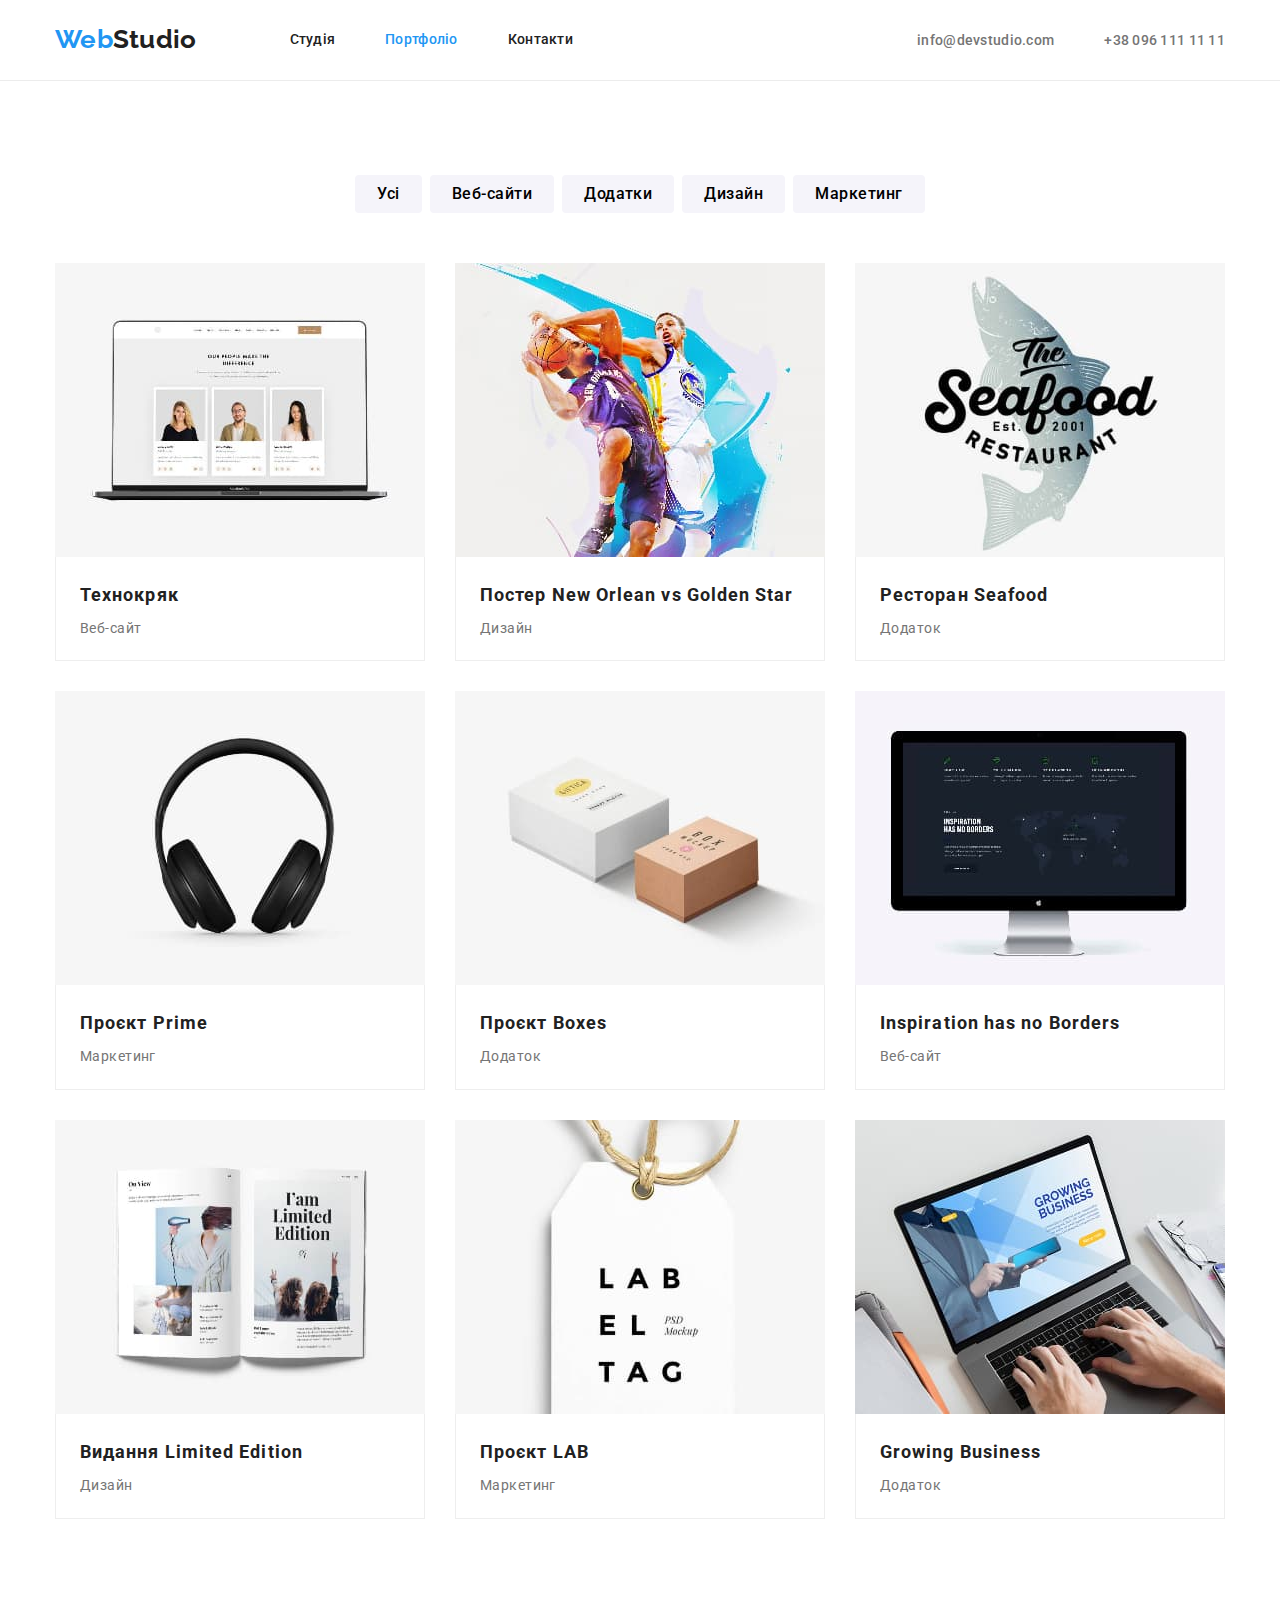
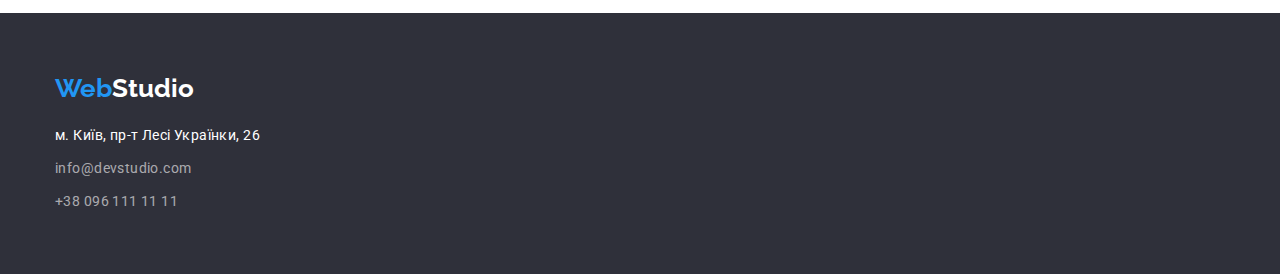
==== portfolio.html @ 6802c360 "Initial commit" ====
<!DOCTYPE html>
<html lang="en">

<head>
    <meta charset="UTF-8">
    <meta http-equiv="X-UA-Compatible" content="IE=edge">
    <meta name="viewport" content="width=device-width, initial-scale=1.0">

    <link rel="preconnect" href="https://fonts.googleapis.com">
    <link rel="preconnect" href="https://fonts.gstatic.com" crossorigin>
    <link
        href="https://fonts.googleapis.com/css2?family=Raleway:wght@700&family=Roboto:wght@400;500;700;900&display=swap"
        rel="stylesheet">

    <link rel="stylesheet"
        href="https://cdnjs.cloudflare.com/ajax/libs/modern-normalize/1.1.0/modern-normalize.min.css">

    <link rel="stylesheet" href="./css/styles.css">

    <title>Document</title>
</head>

<body>

    <header class="header">

        <div class="container page__header">
            <nav class="header__nav">

                <a href="./index.html" class="logo link"><span class="article">Web</span>Studio</a>

                <ul class="menu list">
                    <li class="item"><a href="./index.html" class="menu__nav link">Студія</a></li>
                    <li class="item"><a href="./portfolio.html" class="menu__nav menu__active link">Портфоліо</a></li>
                    <li class="item"><a href="#" class="menu__nav link">Контакти</a></li>
                </ul>

            </nav>

            <ul class="contacts list">
                <li class="item"> <a href="mailto:info@devstudio.com" class="contacts__nav link">info@devstudio.com</a>
                </li>
                <li class="item"> <a href="tel:+380961111111" class="contacts__nav link">+38 096 111 11 11</a> </li>
            </ul>
        </div>

    </header>

    <main>

        <section class="section">

            <div class="container">

                <h1 class="section__tittle section__none">Портфоліо</h1>

                <ul class="buttons list">
                    <li class="item"> <button type="button" class="button">Усі</button> </li>
                    <li class="item"> <button type="button" class="button">Веб-сайти</button> </li>
                    <li class="item"> <button type="button" class="button">Додатки</button> </li>
                    <li class="item"> <button type="button" class="button">Дизайн</button> </li>
                    <li class="item"> <button type="button" class="button">Маркетинг</button> </li>
                </ul>


                <ul class="portfolio list">
                    <li class="portfolio__example item">
                        <a href="" class="link">
                            <img src="./images/portfolio1.jpg" alt="WebSite" width="370" height="294">
                            <div class="portfolio__item">
                                <h2 class="portfolio__tittle">Технокряк</h2>
                                <p class="portfolio__text text">Веб-сайт</p>
                            </div>
                        </a>
                    </li>
                    <li class="portfolio__example item">
                        <a href="" class="link">
                            <img src="./images/portfolio2.jpg" alt="WebSite" width="370" height="294">
                            <div class="portfolio__item">
                                <h2 class="portfolio__tittle">Постер New Orlean vs Golden Star</h2>
                                <p class="portfolio__text text">Дизайн</p>
                            </div>
                        </a>
                    </li>
                    <li class="portfolio__example item">
                        <a href="" class="link">
                            <img src="./images/portfolio3.jpg" alt="WebSite" width="370" height="294">
                            <div class="portfolio__item">
                                <h2 class="portfolio__tittle">Ресторан Seafood</h2>
                                <p class="portfolio__text text">Додаток</p>
                            </div>
                        </a>
                    </li>
                    <li class="portfolio__example item">
                        <a href="" class="link">
                            <img src="./images/portfolio4.jpg" alt="WebSite" width="370" height="294">
                            <div class="portfolio__item">
                                <h2 class="portfolio__tittle">Проєкт Prime</h2>
                                <p class="portfolio__text text">Маркетинг</p>
                            </div>
                        </a>
                    </li>
                    <li class="portfolio__example item">
                        <a href="" class="link">
                            <img src="./images/portfolio5.jpg" alt="WebSite" width="370" height="294">
                            <div class="portfolio__item">
                                <h2 class="portfolio__tittle">Проєкт Boxes</h2>
                                <p class="portfolio__text text">Додаток</p>
                            </div>
                        </a>
                    </li>
                    <li class="portfolio__example item">
                        <a href="" class="link">
                            <img src="./images/portfolio6.jpg" alt="WebSite" width="370" height="294">
                            <div class="portfolio__item">
                                <h2 class="portfolio__tittle">Inspiration has no Borders</h2>
                                <p class="portfolio__text text">Веб-сайт</p>
                            </div>
                        </a>
                    </li>
                    <li class="portfolio__example item">
                        <a href="" class="link">
                            <img src="./images/portfolio7.jpg" alt="WebSite" width="370" height="294">
                            <div class="portfolio__item">
                                <h2 class="portfolio__tittle">Видання Limited Edition</h2>
                                <p class="portfolio__text text">Дизайн</p>
                            </div>
                        </a>
                    </li>
                    <li class="portfolio__example item">
                        <a href="" class="link">
                            <img src="./images/portfolio8.jpg" alt="WebSite" width="370" height="294">
                            <div class="portfolio__item">
                                <h2 class="portfolio__tittle">Проєкт LAB</h2>
                                <p class="portfolio__text text">Маркетинг</p>
                            </div>
                        </a>
                    </li>
                    <li class="portfolio__example item">
                        <a href="" class="link">
                            <img src="./images/portfolio9.jpg" alt="WebSite" width="370" height="294">
                            <div class="portfolio__item">
                                <h2 class="portfolio__tittle">Growing Business</h2>
                                <p class="portfolio__text text">Додаток</p>
                            </div>
                        </a>
                    </li>
                </ul>

            </div>

        </section>

    </main>


    <footer class="footer">

        <div class="container">
            <a href="./index.html" class="logo logo__item link"><span class="footer__art">Web</span><span
                    class="footer__secart">Studio</span></a>

            <address class="address">
                <ul class="address__book list">
                    <li class="item"> <a href="" class="address__nav link"> м. Київ, пр-т Лесі Українки, 26 </a> </li>

                    <li class="item"> <a href="mailto:info@devstudio.com"
                            class="address__link link">info@devstudio.com</a> </li>

                    <li class="item"> <a href="tel:+380961111111" class="address__tel link">+38 096 111 11 11</a> </li>
                </ul>
            </address>
        </div>

    </footer>

</body>

</html>
---- css/styles.css ----
:root {
    --main-color: #212121;
    --main-text-color: #757575;
    --second-color: #2196F3;
    --white-text-color: #FFFFFF;
    --background-color: #2F303A;
    --background-team: #F5F4FA;
    --footer-text-color: rgba(255, 255, 255, 0.6);
    --background-button: #F5F4FA;
    --portfolio-border-color: #EEEEEE;
}

body {
    font-family: 'Roboto', sans-serif;
    color: var(--main-text-color);
}

img {
    display: block;
    max-width: 100%;
    height: auto;
}

.link {
    text-decoration: none;
}

.list {
    margin: 0;
    padding: 0;
    list-style-type: none;
}

/* Container */

.container {
    width: 1200px;
    padding-left: 15px;
    padding-right: 15px;
    margin: 0 auto;
}

/* Logo */

.logo {
    font-family: 'Raleway', sans-serif;
    font-weight: 700;
    font-size: 26px;
    line-height: 1.2;

    color: var(--main-color);
}

.article,
.footer__art {
    color: var(--second-color);
}

/* Text */

.text {
    margin: 0;

    font-size: 14px;
    line-height: 1.7;
    letter-spacing: 0.03em;

    color: var(--main-text-color);
}

/* Buttons */

.main__button {
    padding: 10px 32px;

    font-weight: 700;
    font-size: 16px;
    line-height: 1.9;
    letter-spacing: 0.06em;
    border-radius: 4px;
    border: none;

    background-color: var(--second-color);
    color: var(--white-text-color);

    text-align: center;
    cursor: pointer;

}

.buttons {
    display: flex;
    justify-content: center;

    margin-bottom: 50px;
}



.button {
    padding: 6px 22px;

    font-weight: 500;
    font-size: 16px;
    line-height: 1.6;
    letter-spacing: 0.03em;
    background-color: var(--background-button);

    text-align: center;
    cursor: pointer;
    border: none;
    border-radius: 4px;
}

.item:not(:last-child) {
    margin-right: 8px;
}

.button:hover,
.button:focus {
    background-color: var(--second-color);
    color: var(--white-text-color);
}

/* Header */

.header {
    border-bottom: 1px solid #ECECEC;
}

.page__header {
    display: flex;
    align-items: center;
}

.header__nav {
    display: flex;
    align-items: center;

    font-weight: 500;
    font-size: 14px;
    line-height: 1.14;
    letter-spacing: 0.02em;

    color: var(--main-color);
}

/* Menu */

.menu {
    display: flex;
    margin-left: 93px;

    cursor: pointer;
}

.menu .item:not(:last-child) {
    margin-right: 50px;
}

.menu__nav {
    display: block;
    padding-top: 32px;
    padding-bottom: 32px;
    color: var(--main-color);
}

.menu__nav:hover,
.menu__nav:focus {
    color: var(--second-color);
}

.menu__active {
    color: var(--second-color);
}

/* Contacts */

.contacts {
    display: flex;
    margin-left: auto;

    cursor: pointer;
}

.contacts .item:not(:last-child) {
    margin-right: 50px;
}

.contacts__nav {
    font-weight: 500;
    font-size: 14px;
    line-height: 1.14;
    letter-spacing: 0.02em;
    color: var(--main-text-color);
}

.contacts__nav:hover,
.contacts__nav:focus {
    color: var(--second-color);
}

/* Main */

.main {
    padding: 200px 0;
    text-align: center;
    background-color: var(--background-color);
}

.main__tittle {
    margin: 0;
    margin-bottom: 30px;

    font-weight: 900;
    font-size: 44px;
    line-height: 1.36;
    letter-spacing: 0.06em;

    color: var(--white-text-color);

    text-align: center;
    text-transform: uppercase;
}

/* Section */

.section {
    padding: 94px 0;
}

.section__tittle {
    margin: 0;
    margin-bottom: 50px;

    font-weight: 700;
    font-size: 36px;
    line-height: 1.16;
    letter-spacing: 0.03em;
    color: var(--main-color);

    text-align: center;
}

.section__none {
    display: none;
}

.section__item {
    padding-top: 0;
}

.section__bgcolor {
    background-color: var(--background-team);
}

/* Features */

.features {
    margin: 0;
    padding-left: 0;

    display: flex;
    justify-content: space-between;
}

.features__story {}

.features__story:not(:first-child) {
    margin-left: 30px;
}

.features__tittle {
    margin: 0;
    margin-bottom: 10px;

    font-weight: 700;
    font-size: 14px;
    line-height: 1.14;
    letter-spacing: 0.03em;
    color: var(--main-color);

    text-transform: uppercase;
}

/* Projects */

.projects {
    margin: 0;
    padding-left: 0;

    display: flex;
}

.projects__example {}

.projects__example:not(:first-child) {
    margin-left: 30px;
}

/* Team */

.team {
    margin: 0;
    padding-left: 0;

    display: flex;
    justify-content: space-between;
}

.team__person {
    background-color: var(--white-text-color);
    border-radius: 0px 0px 4px 4px;
}

.team__person:not(:first-child) {
    margin-left: 30px;
}

.person__img {}

.person__item {
    padding: 30px 0;
    text-align: center;
}

.person__name {
    margin: 0;
    margin-bottom: 10px;

    font-weight: 500;
    font-size: 16px;
    line-height: 1.2;
    letter-spacing: 0.03em;

    color: var(--main-color);
}

/* Portfolio */

.portfolio {
    display: flex;
    flex-wrap: wrap;
}

.portfolio .portfolio__example {
    margin-right: 0;
    width: 370px;
}

.portfolio__example:not(:nth-child(3n)) {
    margin-right: 30px;
}

.portfolio__example:not(:nth-last-child(-n+3)) {
    margin-bottom: 30px;
}

.portfolio__item {
    padding: 20px 24px;
    border-left: 1px solid var(--portfolio-border-color);
    border-right: 1px solid var(--portfolio-border-color);
    border-bottom: 1px solid var(--portfolio-border-color);
}

.portfolio__tittle {
    margin-top: 0;
    margin-bottom: 4px;
    font-weight: 700;
    font-size: 18px;
    line-height: 2;
    letter-spacing: 0.06em;

    color: var(--main-color);
}

.portfolio__text {}

/* Footer */

.footer {
    padding: 60px 0;
    background-color: var(--background-color);
}

.footer__secart {
    color: var(--white-text-color);
}

.logo__item {
    display: block;
    margin-bottom: 20px;
}

/* Address */

.address {
    font-style: normal;
}

.address__book {
    margin: 0;
    padding-left: 0;

    font-size: 14px;
    line-height: 1.7;
    letter-spacing: 0.03em;
}

.address__book .item:not(:last-child) {
    margin-bottom: 9px;
}

.address__nav {
    color: var(--white-text-color);
}

.address__link,
.address__tel {
    color: var(--footer-text-color);
}

.address__link:
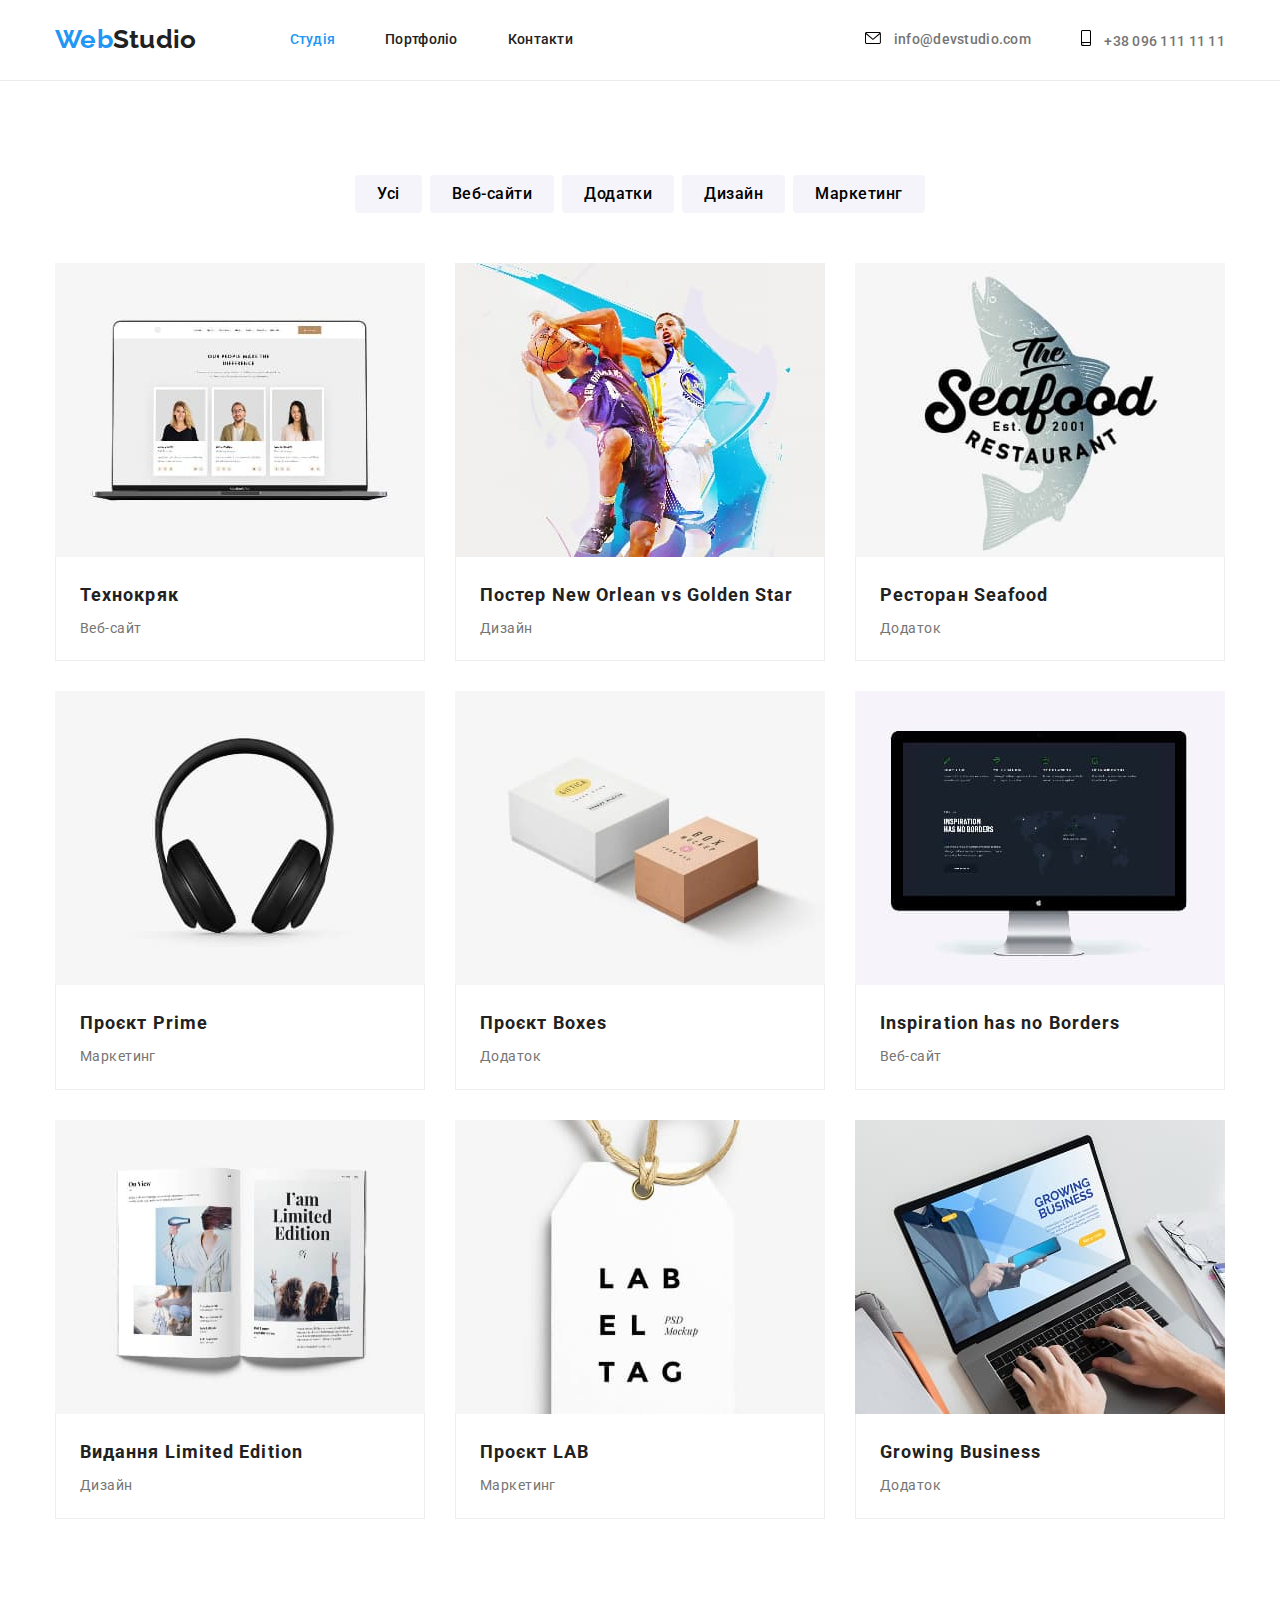
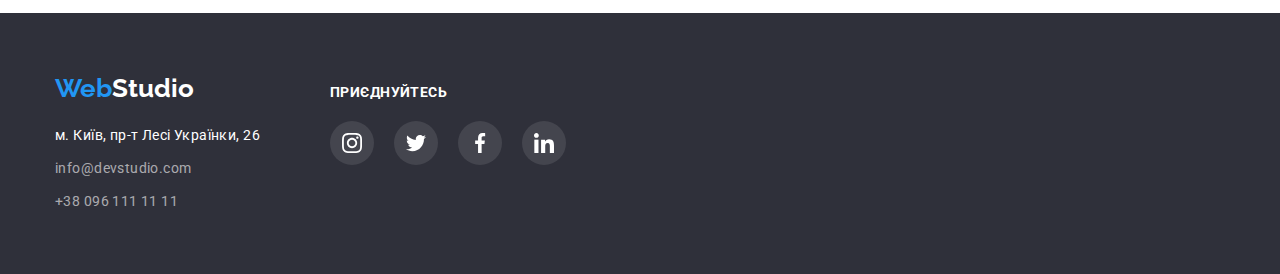
==== commit 80b66891: "#4" ====
--- a/portfolio.html
+++ b/portfolio.html
@@ -30,17 +30,24 @@
                 <a href="./index.html" class="logo link"><span class="article">Web</span>Studio</a>
 
                 <ul class="menu list">
-                    <li class="item"><a href="./index.html" class="menu__nav link">Студія</a></li>
-                    <li class="item"><a href="./portfolio.html" class="menu__nav menu__active link">Портфоліо</a></li>
+                    <li class="item"><a href="#" class="menu__nav menu__active link">Студія</a></li>
+                    <li class="item"><a href="./portfolio.html" class="menu__nav link">Портфоліо</a></li>
                     <li class="item"><a href="#" class="menu__nav link">Контакти</a></li>
                 </ul>
 
             </nav>
 
-            <ul class="contacts list">
-                <li class="item"> <a href="mailto:info@devstudio.com" class="contacts__nav link">info@devstudio.com</a>
+            <ul class="contacts list contacts__content">
+                <li class="item">
+                    <a href="mailto:info@devstudio.com" class="contacts__nav link">
+                        <svg class="icon__mail">
+                            <use href="./images/iconst.svg#icon-mail" "></use>
+                        </svg> info@devstudio.com</a>
                 </li>
-                <li class="item"> <a href="tel:+380961111111" class="contacts__nav link">+38 096 111 11 11</a> </li>
+                <li class=" item"> <a href="tel:+380961111111" class="contacts__nav link">
+                                    <svg class="icon__smartphone" width="10px" height="16px">
+                                        <use href="./images/iconst.svg#icon-smartphone"></use>
+                                    </svg> +38 096 111 11 11</a> </li>
             </ul>
         </div>
 
@@ -55,11 +62,11 @@
                 <h1 class="section__tittle section__none">Портфоліо</h1>
 
                 <ul class="buttons list">
-                    <li class="item"> <button type="button" class="button">Усі</button> </li>
-                    <li class="item"> <button type="button" class="button">Веб-сайти</button> </li>
-                    <li class="item"> <button type="button" class="button">Додатки</button> </li>
-                    <li class="item"> <button type="button" class="button">Дизайн</button> </li>
-                    <li class="item"> <button type="button" class="button">Маркетинг</button> </li>
+                    <li class="buttons__item"> <button type="button" class="button">Усі</button> </li>
+                    <li class="buttons__item"> <button type="button" class="button">Веб-сайти</button> </li>
+                    <li class="buttons__item"> <button type="button" class="button">Додатки</button> </li>
+                    <li class="buttons__item"> <button type="button" class="button">Дизайн</button> </li>
+                    <li class="buttons__item"> <button type="button" class="button">Маркетинг</button> </li>
                 </ul>
 
 
@@ -156,20 +163,59 @@
 
     <footer class="footer">
 
-        <div class="container">
-            <a href="./index.html" class="logo logo__item link"><span class="footer__art">Web</span><span
-                    class="footer__secart">Studio</span></a>
-
-            <address class="address">
-                <ul class="address__book list">
-                    <li class="item"> <a href="" class="address__nav link"> м. Київ, пр-т Лесі Українки, 26 </a> </li>
-
-                    <li class="item"> <a href="mailto:info@devstudio.com"
-                            class="address__link link">info@devstudio.com</a> </li>
-
-                    <li class="item"> <a href="tel:+380961111111" class="address__tel link">+38 096 111 11 11</a> </li>
-                </ul>
-            </address>
+        <div class="container footer__container">
+            <div class="footer__first">
+                <a href="./index.html" class="logo logo__item link"><span class="footer__art">Web</span><span
+                        class="footer__secart">Studio</span></a>
+
+                <address class="address">
+                    <ul class="address__book list">
+                        <li class="item"> <a href="" class="address__nav link"> м. Київ, пр-т Лесі Українки, 26 </a>
+                        </li>
+
+                        <li class="item"> <a href="mailto:info@devstudio.com"
+                                class="address__link link">info@devstudio.com</a> </li>
+
+                        <li class="item"> <a href="tel:+380961111111" class="address__tel link">+38 096 111 11 11</a>
+                        </li>
+                    </ul>
+                </address>
+            </div>
+
+            <div class="footer__two">
+                <h3 class="footer__tittle">приєднуйтесь</h3>
+                <ul class="footer__link list">
+                    <li class="footer__network">
+                        <a class="footer__icon" href="">
+                            <svg class="footer__web">
+                                <use href="./images/iconst.svg#icon-instagram"></use>
+                            </svg>
+                        </a>
+                    </li>
+                    <li class="footer__network">
+                        <a class="footer__icon" href="">
+                            <svg class="footer__web">
+                                <use href="./images/iconst.svg#icon-twitter"></use>
+                            </svg>
+                        </a>
+                    </li>
+                    <li class="footer__network">
+                        <a class="footer__icon" href="">
+                            <svg class="footer__web">
+                                <use href="./images/iconst.svg#icon-facebook"></use>
+                            </svg>
+                        </a>
+                    </li>
+                    <li class="footer__network">
+                        <a class="footer__icon" href="">
+                            <svg class="footer__web">
+                                <use href="./images/iconst.svg#icon-linkedin"></use>
+                            </svg>
+                        </a>
+                    </li>
+                </ul>
+            </div>
+
         </div>
 
     </footer>
--- a/css/styles.css
+++ b/css/styles.css
@@ -4,10 +4,16 @@
     --second-color: #2196F3;
     --white-text-color: #FFFFFF;
     --background-color: #2F303A;
+    --background-gradient: rgba(47, 48, 58, 0.4);
     --background-team: #F5F4FA;
     --footer-text-color: rgba(255, 255, 255, 0.6);
     --background-button: #F5F4FA;
     --portfolio-border-color: #EEEEEE;
+    --white: #FFFFFF;
+    --icon-color: #AFB1B8;
+    --border-icon-color: #AFB1B8;
+    --second-icon-color: #2196F3;
+    --background-icon-footer: rgba(255, 255, 255, 0.1);
 }
 
 body {
@@ -112,7 +118,15 @@
     border-radius: 4px;
 }
 
-.item:not(:last-child) {
+.buttons__item:hover,
+.buttons__item:focus {
+    box-shadow: 0px 3px 1px rgba(0, 0, 0, 0.1),
+        0px 1px 2px rgba(0, 0, 0, 0.08),
+        0px 2px 2px rgba(0, 0, 0, 0.12);
+    border-radius: 4px;
+}
+
+.buttons__item:not(:last-child) {
     margin-right: 8px;
 }
 
@@ -156,6 +170,10 @@
 
 .menu .item:not(:last-child) {
     margin-right: 50px;
+}
+
+.contacts__content {
+    display: flex;
 }
 
 .menu__nav {
@@ -200,12 +218,43 @@
     color: var(--second-color);
 }
 
+.contacts__nav>.icon__mail {
+    margin-right: 10px;
+    width: 16px;
+    height: 12px;
+}
+
+.contacts__nav>.icon__smartphone {
+    margin-right: 10px;
+    width: 10px;
+    height: 16px;
+}
+
+.contacts__nav:hover .icon__mail,
+.contacts__nav:focus .icon__mail {
+    fill: var(--second-color);
+}
+
+.contacts__nav:hover .icon__smartphone,
+.contacts__nav:focus .icon__smartphone {
+    fill: var(--second-color);
+}
+
 /* Main */
 
 .main {
+    max-width: 1600px;
+    height: 600px;
     padding: 200px 0;
     text-align: center;
+
     background-color: var(--background-color);
+    background-image: linear-gradient(to right,
+            var(--background-gradient),
+            var(--background-gradient)),
+        url(../images/header.jpg);
+    background-repeat: no-repeat;
+    background-size: cover;
 }
 
 .main__tittle {
@@ -261,13 +310,7 @@
     padding-left: 0;
 
     display: flex;
-    justify-content: space-between;
-}
-
-.features__story {}
-
-.features__story:not(:first-child) {
-    margin-left: 30px;
+    gap: 30px;
 }
 
 .features__tittle {
@@ -283,6 +326,28 @@
     text-transform: uppercase;
 }
 
+
+.icons__story {
+    width: 270px;
+    height: 120px;
+    padding: 25px 100px;
+    margin-bottom: 30px;
+
+
+    background-color: var(--background-team);
+    background-position: center;
+    border-radius: 4px;
+}
+
+.icons__story:non(:last-child) {
+    margin-right: 30px;
+}
+
+.icon__item {
+    width: 70px;
+    height: 70px;
+}
+
 /* Projects */
 
 .projects {
@@ -336,11 +401,56 @@
     color: var(--main-color);
 }
 
+/* Networks */
+
+.network {
+    display: flex;
+    justify-content: center;
+    align-items: center;
+
+    padding: 0;
+    margin-top: 16px;
+
+    gap: 10px;
+}
+
+.icon {
+    display: flex;
+    justify-content: center;
+    align-items: center;
+
+    width: 44px;
+    height: 44px;
+    color: var(--icon-color);
+    background-color: var(--white);
+
+    border-radius: 50%;
+}
+
+.icon:hover {
+    color: var(--white);
+    background-color: var(--second-icon-color);
+}
+
+.icon__net {
+    width: 20px;
+    height: 20px;
+    fill: currentColor;
+}
+
+
 /* Portfolio */
 
 .portfolio {
     display: flex;
     flex-wrap: wrap;
+}
+
+.portfolio__example:hover,
+.portfolio__example:focus {
+    box-shadow: 0px 1px 1px rgba(0, 0, 0, 0.12),
+        0px 4px 4px rgba(0, 0, 0, 0.06),
+        1px 4px 6px rgba(0, 0, 0, 0.16);
 }
 
 .portfolio .portfolio__example {
@@ -376,6 +486,61 @@
 
 .portfolio__text {}
 
+/* Clients */
+
+.clients__item {
+    display: flex;
+    width: 70px;
+    height: 70px;
+
+    width: 100%;
+    height: 100%;
+    align-items: center;
+    justify-content: center;
+    border: 1px solid var(--border-icon-color);
+    border-radius: 4px;
+}
+
+.clients-title {
+    font-weight: 700;
+    font-size: 36px;
+    line-height: 1.16;
+    text-align: center;
+    letter-spacing: 0.03em;
+    color: var(--main-color);
+    margin-bottom: 50px;
+}
+
+.section__clients {
+    display: flex;
+}
+
+.clients {
+    width: 170px;
+    height: 92px;
+
+}
+
+.clients__logo {
+    width: 106px;
+    height: 60px;
+    fill: var(--border-icon-color);
+}
+
+.clients__item:hover,
+.clients__item:focus {
+    border-color: var(--second-icon-color)
+}
+
+.clients__item:hover .clients__logo,
+.clients__item:focus .clients__logo {
+    fill: var(--second-icon-color);
+}
+
+.clients:not(:last-child) {
+    margin-right: 30px;
+}
+
 /* Footer */
 
 .footer {
@@ -420,4 +585,73 @@
     color: var(--footer-text-color);
 }
 
-.address__link:+.footer__container {
+    display: flex;
+    align-items: baseline;
+}
+
+
+/* FooterTwo */
+
+.footer__two {
+    display: flex;
+    flex-direction: column;
+}
+
+.footer__tittle {
+    display: flex;
+    margin-top: 0;
+    margin-left: 70px;
+    margin-bottom: 20px;
+    font-weight: 700;
+    font-size: 14px;
+    line-height: 1.14;
+    letter-spacing: 0.03em;
+    text-transform: uppercase;
+    color: var(--white-text-color);
+
+}
+
+.footer__link {
+    display: flex;
+    align-items: center;
+
+    padding: 0;
+    margin-left: 70px;
+
+    gap: 10px;
+}
+
+.footer__network {
+    margin: 0;
+    padding: 0;
+}
+
+.footer__network:not(:last-child) {
+    margin-right: 10px;
+}
+
+.footer__icon {
+    display: flex;
+    justify-content: center;
+    align-items: center;
+
+    width: 44px;
+    height: 44px;
+    color: var(--white);
+    background-color: var(--background-icon-footer);
+
+    border-radius: 50%;
+}
+
+.footer__icon:hover {
+    color: var(--white);
+    background-color: var(--second-icon-color);
+}
+
+
+.footer__web {
+    width: 20px;
+    height: 20px;
+    fill: currentColor;
+}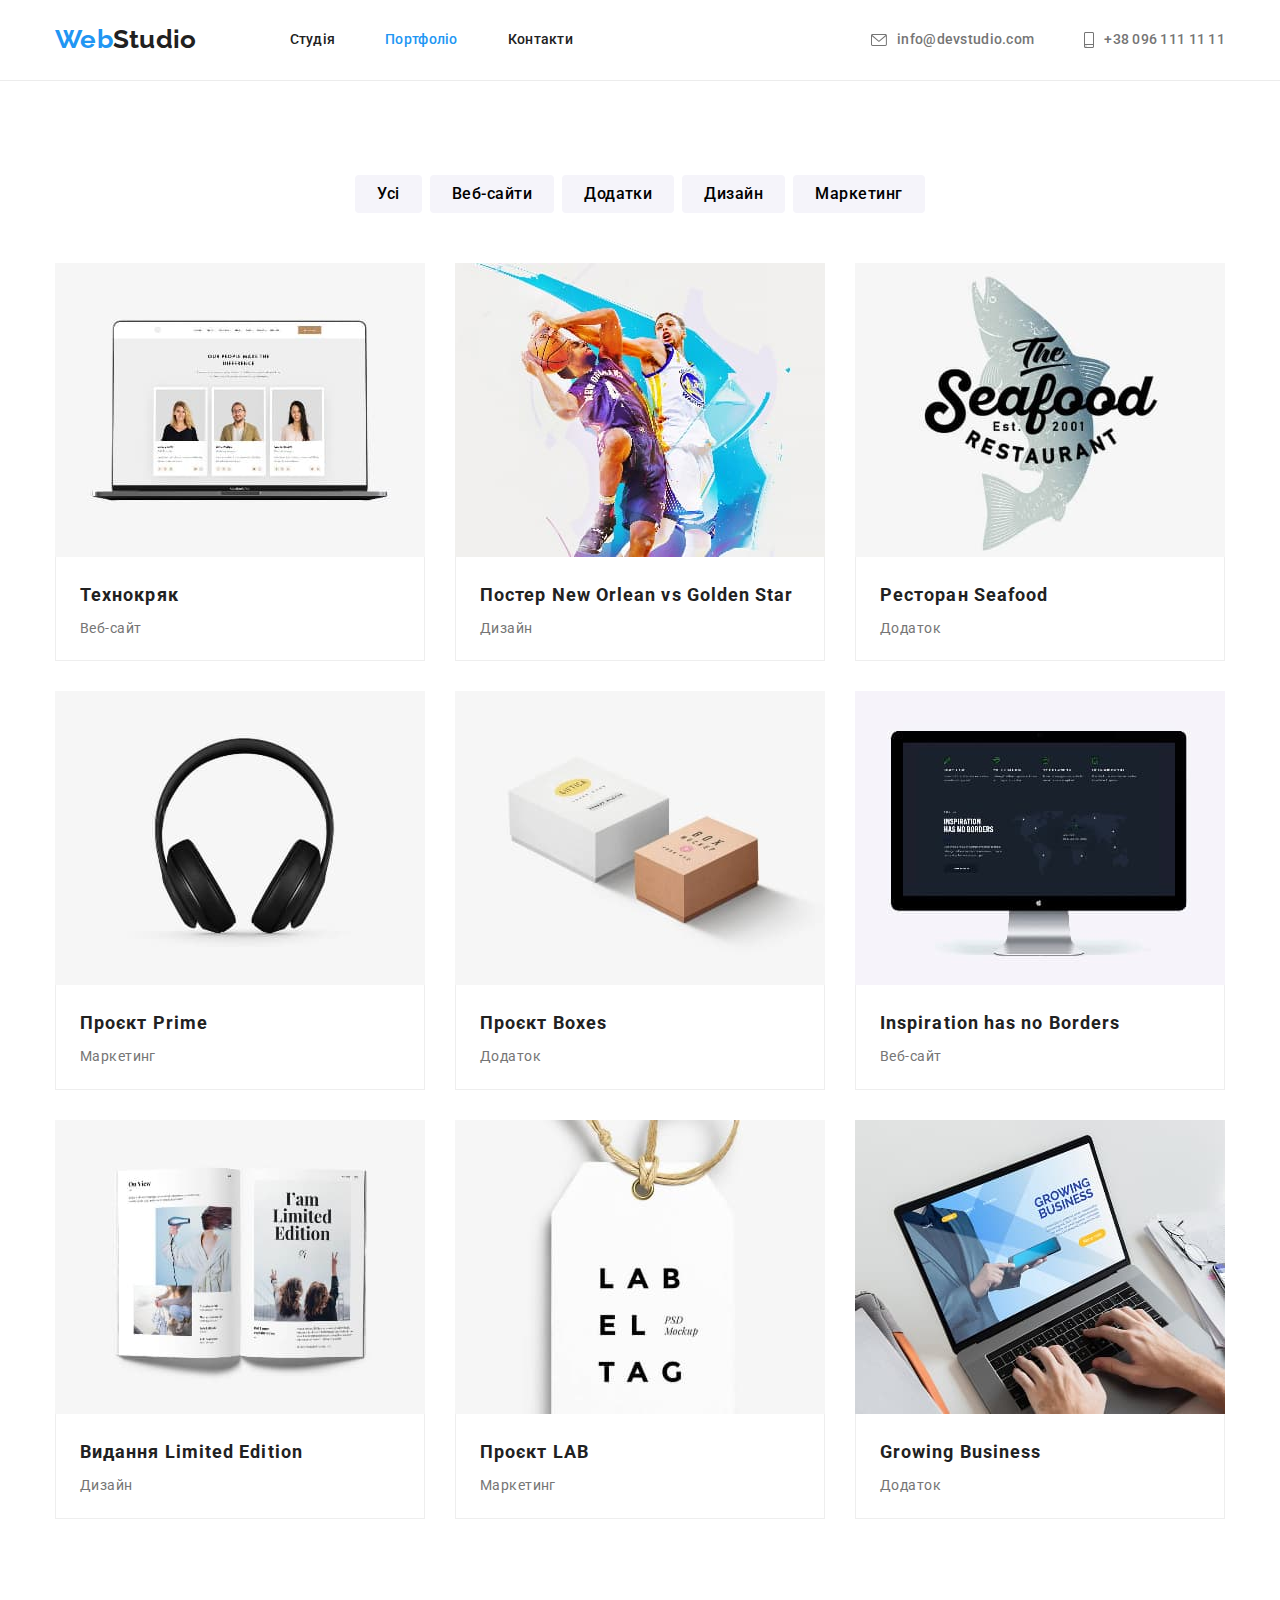
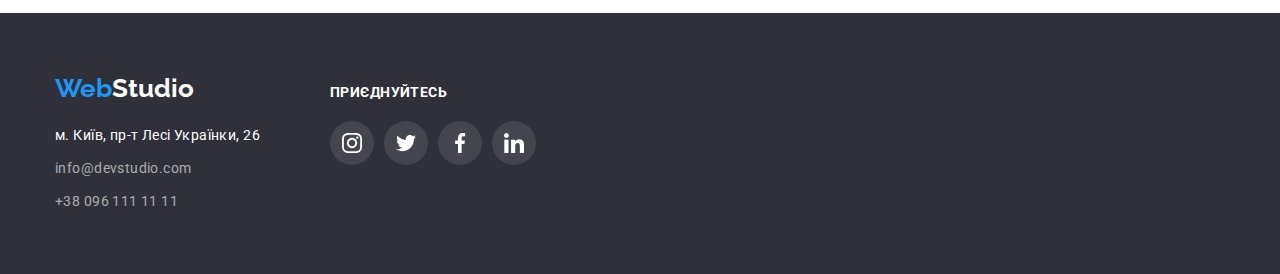
==== commit 979c4d02: "#6" ====
--- a/portfolio.html
+++ b/portfolio.html
@@ -30,8 +30,8 @@
                 <a href="./index.html" class="logo link"><span class="article">Web</span>Studio</a>
 
                 <ul class="menu list">
-                    <li class="item"><a href="#" class="menu__nav menu__active link">Студія</a></li>
-                    <li class="item"><a href="./portfolio.html" class="menu__nav link">Портфоліо</a></li>
+                    <li class="item"><a href="./index.html" class="menu__nav link">Студія</a></li>
+                    <li class="item"><a href="#" class="menu__nav menu__active link">Портфоліо</a></li>
                     <li class="item"><a href="#" class="menu__nav link">Контакти</a></li>
                 </ul>
 
@@ -72,7 +72,7 @@
 
                 <ul class="portfolio list">
                     <li class="portfolio__example item">
-                        <a href="" class="link">
+                        <a href="" class="link portfolio__link">
                             <img src="./images/portfolio1.jpg" alt="WebSite" width="370" height="294">
                             <div class="portfolio__item">
                                 <h2 class="portfolio__tittle">Технокряк</h2>
@@ -81,7 +81,7 @@
                         </a>
                     </li>
                     <li class="portfolio__example item">
-                        <a href="" class="link">
+                        <a href="" class="link portfolio__link">
                             <img src="./images/portfolio2.jpg" alt="WebSite" width="370" height="294">
                             <div class="portfolio__item">
                                 <h2 class="portfolio__tittle">Постер New Orlean vs Golden Star</h2>
@@ -90,7 +90,7 @@
                         </a>
                     </li>
                     <li class="portfolio__example item">
-                        <a href="" class="link">
+                        <a href="" class="link portfolio__link">
                             <img src="./images/portfolio3.jpg" alt="WebSite" width="370" height="294">
                             <div class="portfolio__item">
                                 <h2 class="portfolio__tittle">Ресторан Seafood</h2>
@@ -99,7 +99,7 @@
                         </a>
                     </li>
                     <li class="portfolio__example item">
-                        <a href="" class="link">
+                        <a href="" class="link portfolio__link">
                             <img src="./images/portfolio4.jpg" alt="WebSite" width="370" height="294">
                             <div class="portfolio__item">
                                 <h2 class="portfolio__tittle">Проєкт Prime</h2>
@@ -108,7 +108,7 @@
                         </a>
                     </li>
                     <li class="portfolio__example item">
-                        <a href="" class="link">
+                        <a href="" class="link portfolio__link">
                             <img src="./images/portfolio5.jpg" alt="WebSite" width="370" height="294">
                             <div class="portfolio__item">
                                 <h2 class="portfolio__tittle">Проєкт Boxes</h2>
@@ -117,7 +117,7 @@
                         </a>
                     </li>
                     <li class="portfolio__example item">
-                        <a href="" class="link">
+                        <a href="" class="link portfolio__link">
                             <img src="./images/portfolio6.jpg" alt="WebSite" width="370" height="294">
                             <div class="portfolio__item">
                                 <h2 class="portfolio__tittle">Inspiration has no Borders</h2>
@@ -126,7 +126,7 @@
                         </a>
                     </li>
                     <li class="portfolio__example item">
-                        <a href="" class="link">
+                        <a href="" class="link portfolio__link">
                             <img src="./images/portfolio7.jpg" alt="WebSite" width="370" height="294">
                             <div class="portfolio__item">
                                 <h2 class="portfolio__tittle">Видання Limited Edition</h2>
@@ -135,7 +135,7 @@
                         </a>
                     </li>
                     <li class="portfolio__example item">
-                        <a href="" class="link">
+                        <a href="" class="link portfolio__link">
                             <img src="./images/portfolio8.jpg" alt="WebSite" width="370" height="294">
                             <div class="portfolio__item">
                                 <h2 class="portfolio__tittle">Проєкт LAB</h2>
@@ -144,7 +144,7 @@
                         </a>
                     </li>
                     <li class="portfolio__example item">
-                        <a href="" class="link">
+                        <a href="" class="link portfolio__link">
                             <img src="./images/portfolio9.jpg" alt="WebSite" width="370" height="294">
                             <div class="portfolio__item">
                                 <h2 class="portfolio__tittle">Growing Business</h2>
--- a/css/styles.css
+++ b/css/styles.css
@@ -10,6 +10,7 @@
     --background-button: #F5F4FA;
     --portfolio-border-color: #EEEEEE;
     --white: #FFFFFF;
+    --header-icon-color: #757575;
     --icon-color: #AFB1B8;
     --border-icon-color: #AFB1B8;
     --second-icon-color: #2196F3;
@@ -118,22 +119,18 @@
     border-radius: 4px;
 }
 
-.buttons__item:hover,
-.buttons__item:focus {
+.buttons__item:not(:last-child) {
+    margin-right: 8px;
+}
+
+.button:hover,
+.button:focus {
+    background-color: var(--second-color);
+    color: var(--white-text-color);
     box-shadow: 0px 3px 1px rgba(0, 0, 0, 0.1),
         0px 1px 2px rgba(0, 0, 0, 0.08),
         0px 2px 2px rgba(0, 0, 0, 0.12);
     border-radius: 4px;
-}
-
-.buttons__item:not(:last-child) {
-    margin-right: 8px;
-}
-
-.button:hover,
-.button:focus {
-    background-color: var(--second-color);
-    color: var(--white-text-color);
 }
 
 /* Header */
@@ -206,6 +203,9 @@
 }
 
 .contacts__nav {
+    display: flex;
+    align-items: center;
+
     font-weight: 500;
     font-size: 14px;
     line-height: 1.14;
@@ -222,12 +222,14 @@
     margin-right: 10px;
     width: 16px;
     height: 12px;
+    fill: var(--header-icon-color);
 }
 
 .contacts__nav>.icon__smartphone {
     margin-right: 10px;
     width: 10px;
     height: 16px;
+    fill: var(--header-icon-color);
 }
 
 .contacts__nav:hover .icon__mail,
@@ -247,6 +249,8 @@
     height: 600px;
     padding: 200px 0;
     text-align: center;
+    margin-left: auto;
+    margin-right: auto;
 
     background-color: var(--background-color);
     background-image: linear-gradient(to right,
@@ -255,6 +259,7 @@
         url(../images/header.jpg);
     background-repeat: no-repeat;
     background-size: cover;
+    background-position: center;
 }
 
 .main__tittle {
@@ -328,9 +333,12 @@
 
 
 .icons__story {
+    display: flex;
+    justify-content: center;
+    align-items: center;
+
     width: 270px;
     height: 120px;
-    padding: 25px 100px;
     margin-bottom: 30px;
 
 
@@ -376,6 +384,9 @@
 .team__person {
     background-color: var(--white-text-color);
     border-radius: 0px 0px 4px 4px;
+    box-shadow: 0px 1px 3px rgba(0, 0, 0, 0.12),
+        0px 1px 1px rgba(0, 0, 0, 0.14),
+        0px 2px 1px rgba(0, 0, 0, 0.2);
 }
 
 .team__person:not(:first-child) {
@@ -414,20 +425,26 @@
     gap: 10px;
 }
 
-.icon {
-    display: flex;
-    justify-content: center;
-    align-items: center;
-
+.network__item {
     width: 44px;
     height: 44px;
+}
+
+.icon {
+    display: flex;
+    justify-content: center;
+    align-items: center;
+
+    width: 100%;
+    height: 100%;
     color: var(--icon-color);
     background-color: var(--white);
 
     border-radius: 50%;
 }
 
-.icon:hover {
+.icon:hover,
+.icon:focus {
     color: var(--white);
     background-color: var(--second-icon-color);
 }
@@ -446,24 +463,29 @@
     flex-wrap: wrap;
 }
 
-.portfolio__example:hover,
-.portfolio__example:focus {
+
+.portfolio .portfolio__example {
+    margin-right: 0;
+    width: 370px;
+}
+
+.portfolio__example:not(:nth-child(3n)) {
+    margin-right: 30px;
+}
+
+.portfolio__example:not(:nth-last-child(-n+3)) {
+    margin-bottom: 30px;
+}
+
+.portfolio__link {
+    display: block;
+}
+
+.portfolio__link:hover,
+.portfolio__link:focus {
     box-shadow: 0px 1px 1px rgba(0, 0, 0, 0.12),
         0px 4px 4px rgba(0, 0, 0, 0.06),
         1px 4px 6px rgba(0, 0, 0, 0.16);
-}
-
-.portfolio .portfolio__example {
-    margin-right: 0;
-    width: 370px;
-}
-
-.portfolio__example:not(:nth-child(3n)) {
-    margin-right: 30px;
-}
-
-.portfolio__example:not(:nth-last-child(-n+3)) {
-    margin-bottom: 30px;
 }
 
 .portfolio__item {
@@ -490,8 +512,6 @@
 
 .clients__item {
     display: flex;
-    width: 70px;
-    height: 70px;
 
     width: 100%;
     height: 100%;
@@ -499,16 +519,6 @@
     justify-content: center;
     border: 1px solid var(--border-icon-color);
     border-radius: 4px;
-}
-
-.clients-title {
-    font-weight: 700;
-    font-size: 36px;
-    line-height: 1.16;
-    text-align: center;
-    letter-spacing: 0.03em;
-    color: var(--main-color);
-    margin-bottom: 50px;
 }
 
 .section__clients {
@@ -594,14 +604,12 @@
 /* FooterTwo */
 
 .footer__two {
-    display: flex;
-    flex-direction: column;
+    margin-left: 70px;
 }
 
 .footer__tittle {
     display: flex;
     margin-top: 0;
-    margin-left: 70px;
     margin-bottom: 20px;
     font-weight: 700;
     font-size: 14px;
@@ -617,7 +625,6 @@
     align-items: center;
 
     padding: 0;
-    margin-left: 70px;
 
     gap: 10px;
 }
@@ -625,10 +632,6 @@
 .footer__network {
     margin: 0;
     padding: 0;
-}
-
-.footer__network:not(:last-child) {
-    margin-right: 10px;
 }
 
 .footer__icon {
@@ -644,7 +647,8 @@
     border-radius: 50%;
 }
 
-.footer__icon:hover {
+.footer__icon:hover,
+.footer__icon:focus {
     color: var(--white);
     background-color: var(--second-icon-color);
 }
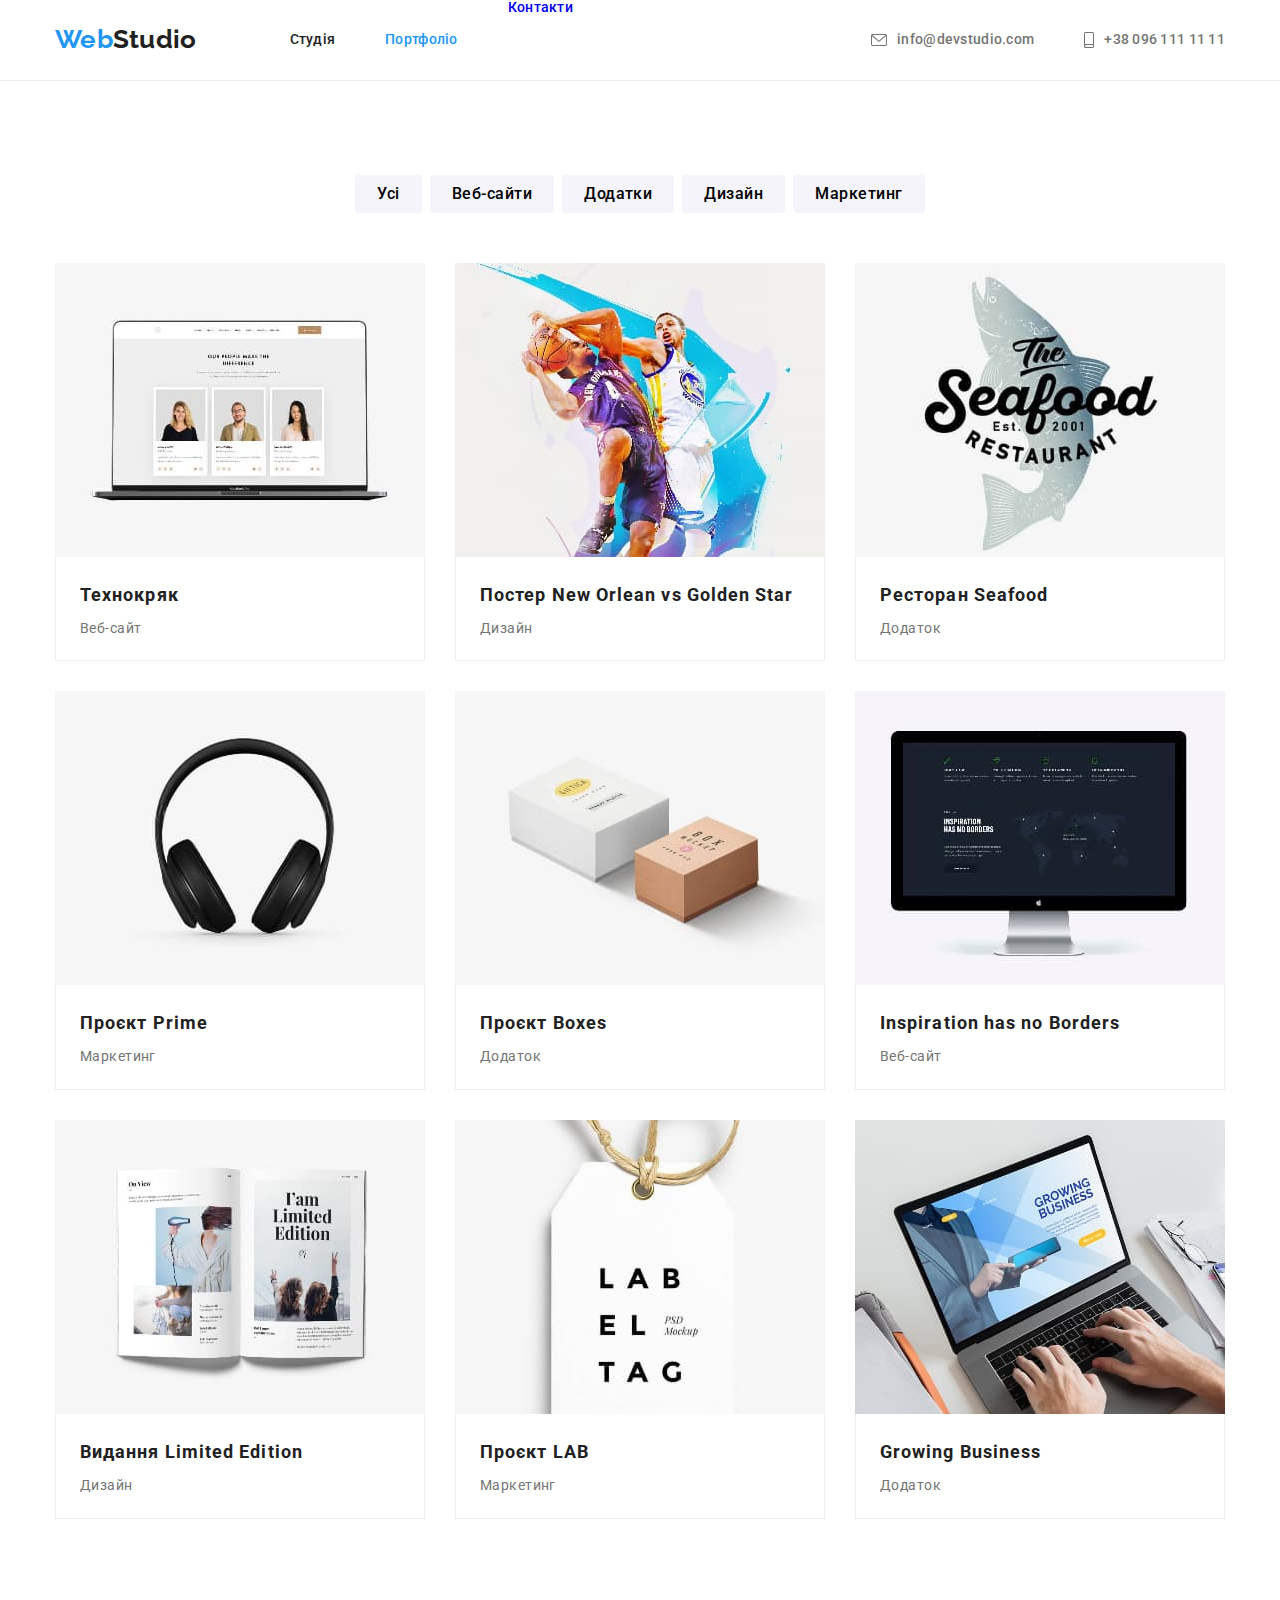
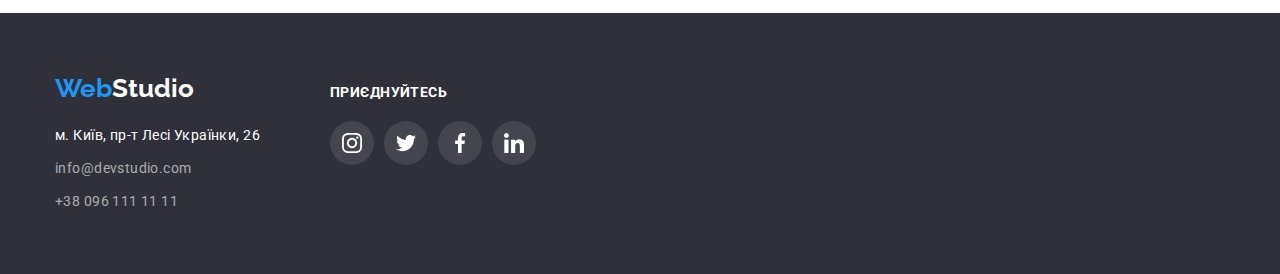
==== commit cecf0914: "Update portfolio.html" ====
--- a/portfolio.html
+++ b/portfolio.html
@@ -32,7 +32,7 @@
                 <ul class="menu list">
                     <li class="item"><a href="./index.html" class="menu__nav link">Студія</a></li>
                     <li class="item"><a href="#" class="menu__nav menu__active link">Портфоліо</a></li>
-                    <li class="item"><a href="#" class="menu__nav link">Контакти</a></li>
+                    <li class="item"><a href="#" class="menu__na link">Контакти</a></li>
                 </ul>
 
             </nav>
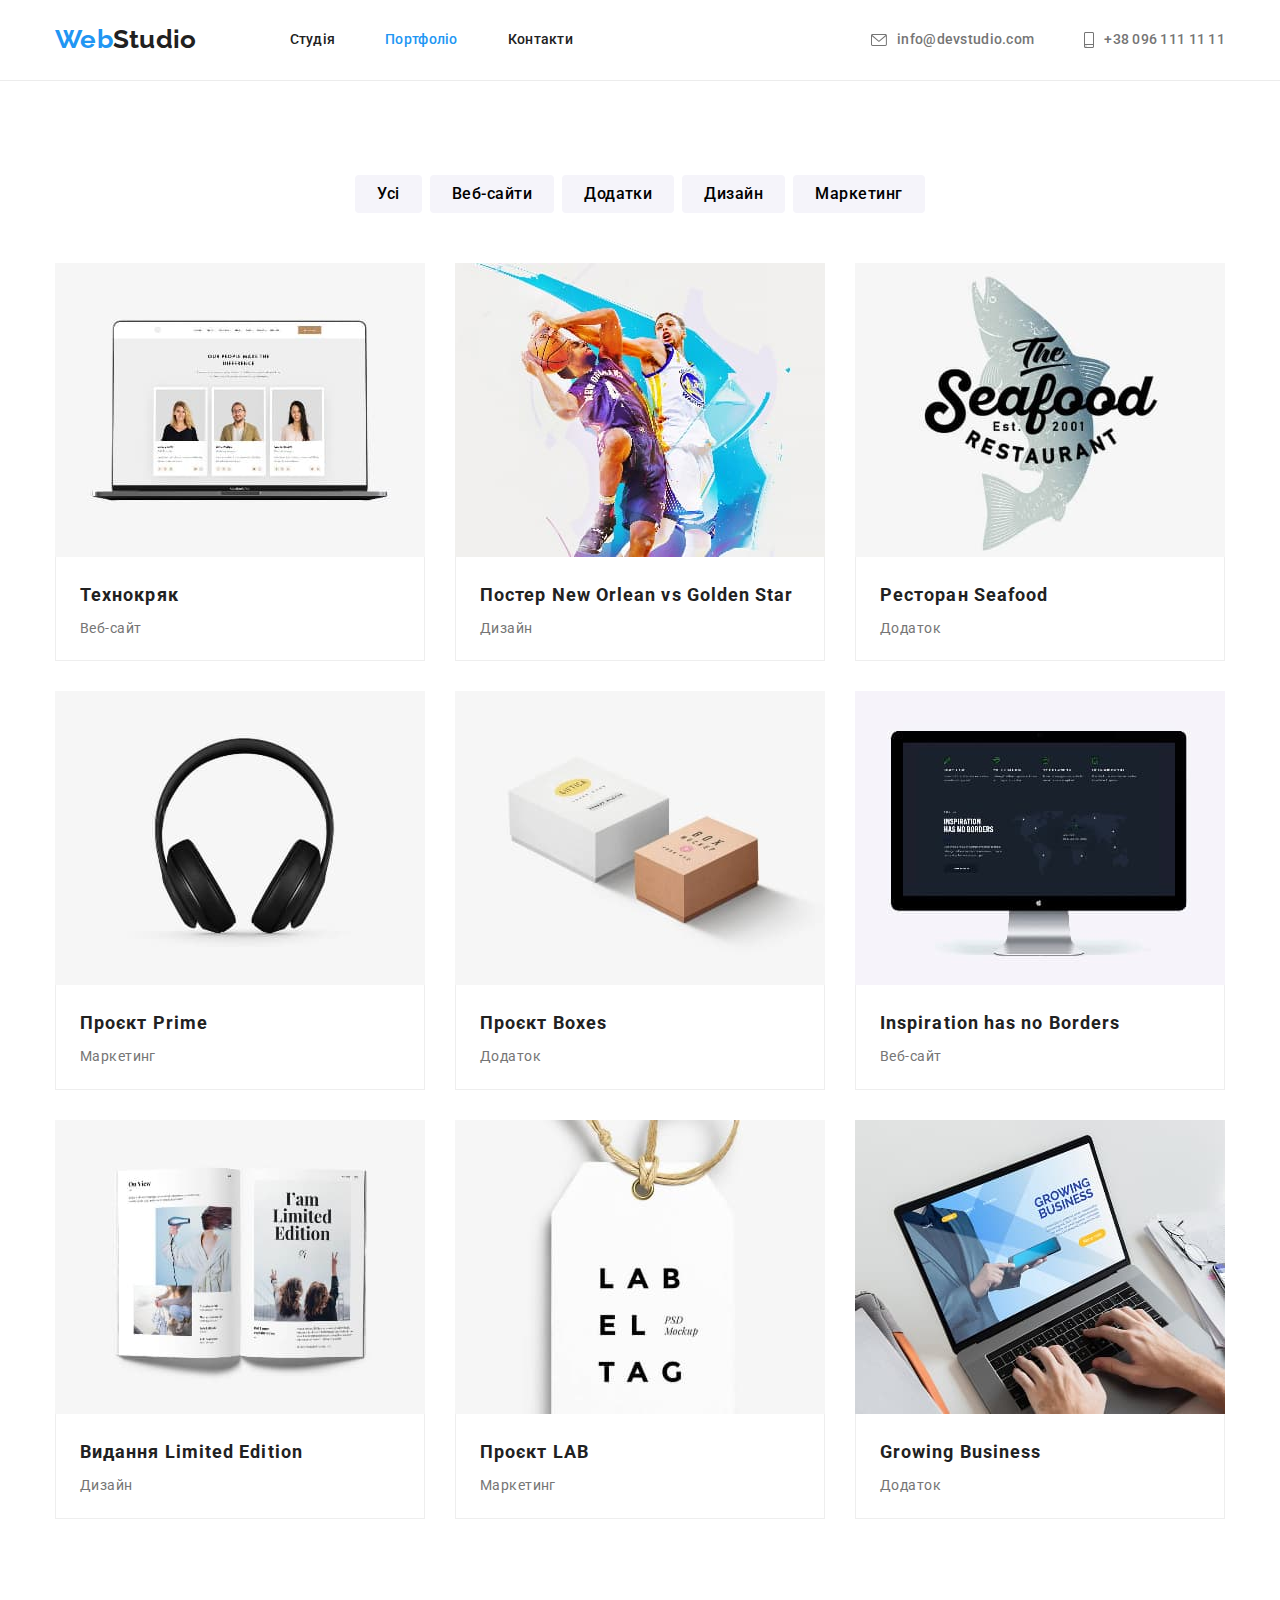
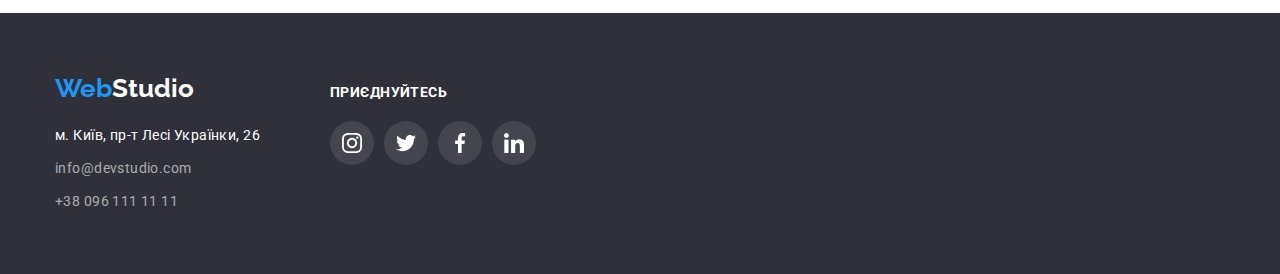
==== commit 72b9309c: "Update portfolio.html" ====
--- a/portfolio.html
+++ b/portfolio.html
@@ -32,7 +32,7 @@
                 <ul class="menu list">
                     <li class="item"><a href="./index.html" class="menu__nav link">Студія</a></li>
                     <li class="item"><a href="#" class="menu__nav menu__active link">Портфоліо</a></li>
-                    <li class="item"><a href="#" class="menu__na link">Контакти</a></li>
+                    <li class="item"><a href="#" class="menu__nav link">Контакти</a></li>
                 </ul>
 
             </nav>
